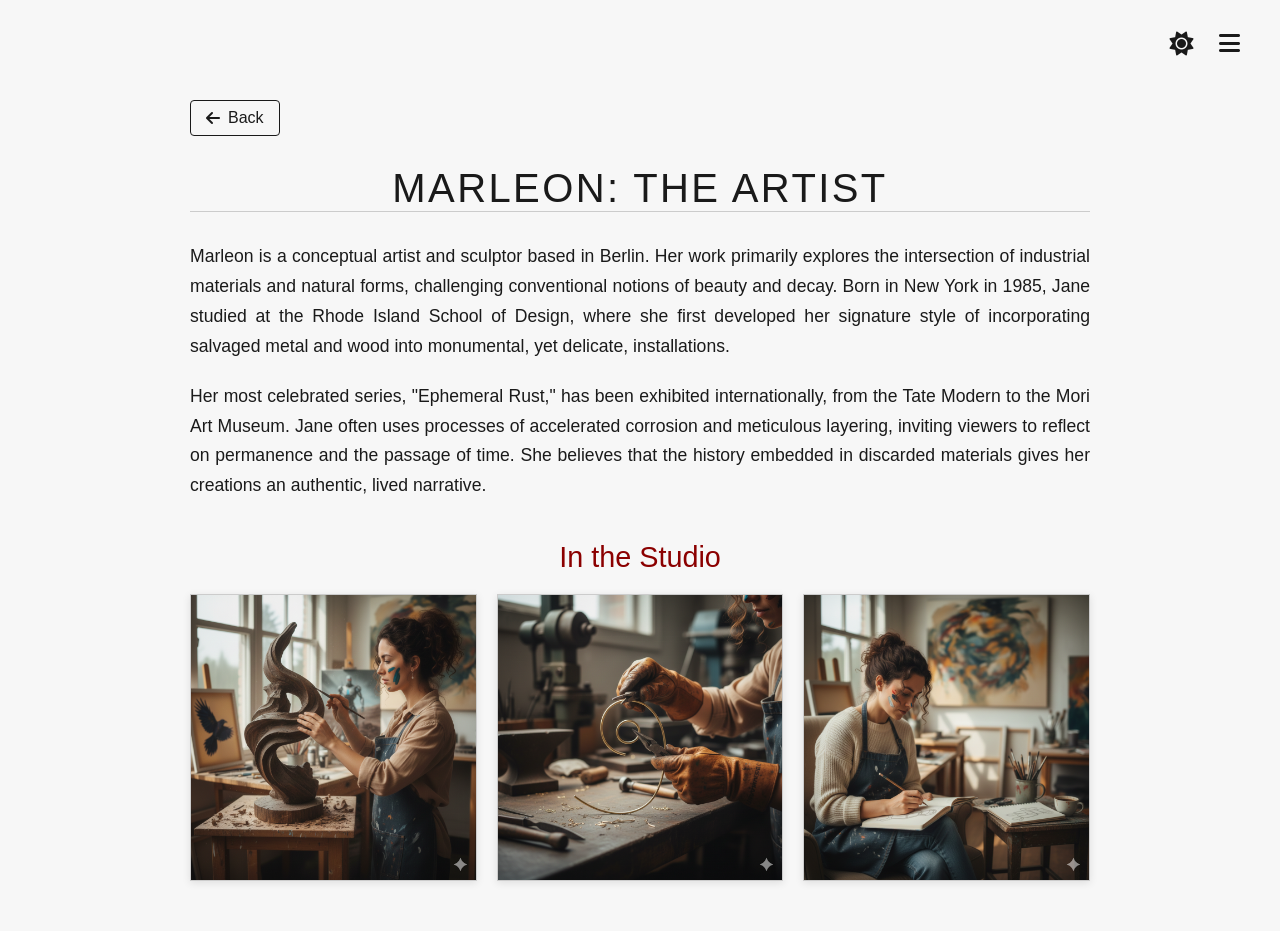
==== bio.html @ e97f7359 "Add files via upload" ====
<!DOCTYPE html>
<html lang="en">
<head>
    <meta charset="UTF-8">
    <meta name="viewport" content="width=device-width, initial-scale=1.0">
    <title>Artist Name - Biography</title>
    <link rel="stylesheet" href="styles.css">
    <link rel="stylesheet" href="https://cdnjs.cloudflare.com/ajax/libs/font-awesome/6.5.1/css/all.min.css">
</head>
<body>

    <header>
        <div></div> 
        <div class="menu-container"> 
            
            <button id="mode-toggle" aria-label="Toggle Day/Night Mode">
                <i class="fas fa-sun"></i> 
            </button>

            <button id="burger-icon" aria-label="Open Menu">
                <i class="fas fa-bars"></i>
            </button>

            <nav id="main-menu">
                <ul>
                    <li><a href="index.html">HOME</a></li> <li> 
                    <li><a href="portfolio.html">PORTFOLIO</a></li>
                    <li><a href="contact.html">CONTACT</a></li>
                </ul>
            </nav>
        </div>
    </header>

    <main class="bio-page">
        <section class="bio-content-wrapper">
            
            <button id="back-button" class="back-link" aria-label="Go back to the previous page">
                <i class="fas fa-arrow-left"></i> Back
            </button>

            <h1 class="bio-title">
                MARLEON: THE ARTIST
            </h1>
            
            <div class="bio-text">
                <p>
                    Marleon is a conceptual artist and sculptor based in Berlin. Her work primarily explores the intersection of industrial materials and natural forms, challenging conventional notions of beauty and decay. Born in New York in 1985, Jane studied at the Rhode Island School of Design, where she first developed her signature style of incorporating salvaged metal and wood into monumental, yet delicate, installations.
                </p>
                <p>
                    Her most celebrated series, "Ephemeral Rust," has been exhibited internationally, from the Tate Modern to the Mori Art Museum. Jane often uses processes of accelerated corrosion and meticulous layering, inviting viewers to reflect on permanence and the passage of time. She believes that the history embedded in discarded materials gives her creations an authentic, lived narrative.
                </p>
            </div>
            
            <h2 class="gallery-heading">
                In the Studio
            </h2>

            <div class="bio-gallery">
                <div class="gallery-item">
                    <img src="work-1.png" alt="Artist working on a large sculpture">
                </div>
                <div class="gallery-item">
                    <img src="work-2.png" alt="Close-up of artist's hands working with metal">
                </div>
                <div class="gallery-item">
                    <img src="work-3.png" alt="Artist sketching in her studio">
                </div>
            </div>

        </section>
    </main>

    <script>
        const menu = document.getElementById('main-menu');
        const burgerIcon = document.getElementById('burger-icon');
        const modeToggle = document.getElementById('mode-toggle');
        const body = document.body;
        const backButton = document.getElementById('back-button');

        // --- NEW/UPDATED MODE LOGIC STARTS HERE ---
        
        // Function to update the icon appearance
        function updateModeIcon(isNight) {
            const icon = modeToggle.querySelector('i');
            icon.classList.remove('fa-sun', 'fa-moon');
            if (isNight) {
                icon.classList.add('fa-moon');
            } else {
                icon.classList.add('fa-sun');
            }
        }

        // 1. CHECK LOCAL STORAGE ON LOAD
        const savedMode = localStorage.getItem('mode');
        if (savedMode === 'night') {
            body.classList.add('night-mode');
            updateModeIcon(true);
        } else {
            // Ensure day mode icon is set if nothing is saved or if it's set to 'day'
            updateModeIcon(false);
        }

        // 2. TOGGLE LOGIC (Save to Local Storage)
        modeToggle.addEventListener('click', () => {
            body.classList.toggle('night-mode');
            const isNight = body.classList.contains('night-mode');

            // Save the new state to the browser's local storage
            if (isNight) {
                localStorage.setItem('mode', 'night');
            } else {
                localStorage.setItem('mode', 'day');
            }

            updateModeIcon(isNight);
        });

        // --- NEW/UPDATED MODE LOGIC ENDS HERE ---
        
        // 3. Menu Toggle Logic (Existing—Keep this here)
        burgerIcon.addEventListener('click', () => {
            menu.classList.toggle('active');
            burgerIcon.querySelector('i').classList.toggle('fa-bars');
            burgerIcon.querySelector('i').classList.toggle('fa-times');
        });

        // 4. NEW: Back Button Logic
        if (backButton) {
            backButton.addEventListener('click', () => {
                // history.back() navigates to the previous page in the browser's history
                window.history.back(); 
            });
        }
    </script>
</body>
</html>
---- styles.css ----
/* ==================================== */
/* 1. EASY CUSTOMIZATION: CSS VARIABLES (UNCHANGED) */
/* ==================================== */

:root {
    /* --- DAY MODE COLORS --- */
    --background-color: #f7f7f7; 
    --text-color: #1a1a1a;       
    --accent-color: #8b0000;     
    --photo-border-color: #ccc;  
    --dropdown-bg-color: #fff;
    --dropdown-border-color: #ddd;

    /* --- FONT STYLES --- */
    --heading-font: 'Helvetica Neue', sans-serif; 
    --body-font: 'Arial', sans-serif;          
    
    /* --- ARTIST PHOTO SETTINGS --- */
    --photo-size: 250px;
}

/* --- NIGHT MODE OVERRIDES (UNCHANGED) --- */
.night-mode {
    --background-color: #1a1a1a; 
    --text-color: #f7f7f7;       
    --accent-color: #ffd700;     
    --photo-border-color: #555;  
    --dropdown-bg-color: #222;
    --dropdown-border-color: #444;
}


/* ==================================== */
/* 2. BASE STYLES & LAYOUT (UNCHANGED) */
/* ==================================== */

* {
    box-sizing: border-box;
    margin: 0;
    padding: 0;
}

body {
    font-family: var(--body-font);
    background-color: var(--background-color);
    color: var(--text-color);
    transition: background-color 0.5s, color 0.5s; 
    min-height: 100vh;
    display: flex;
    flex-direction: column;
}

main {
    flex-grow: 1;
    display: flex;
    justify-content: center;
    align-items: center;
    text-align: center;
}

.artist-center-content {
    display: flex;
    flex-direction: column;
    align-items: center;
}

.artist-name {
    font-family: var(--heading-font);
    font-size: 3.5rem;
    letter-spacing: 0.2rem;
    margin-top: 20px;
    font-weight: 300;
}

.artist-photo-container {
    width: var(--photo-size);
    height: var(--photo-size);
    border-radius: 50%;
    overflow: hidden;
    border: 5px solid var(--photo-border-color);
    box-shadow: 0 4px 15px rgba(0, 0, 0, 0.1);
}

.artist-photo {
    width: 100%;
    height: 100%;
    object-fit: cover;
    display: block;
}


/* ==================================== */
/* 3. HEADER & DROPDOWN MENU (CLEANUP) */
/* ==================================== */

header {
    position: fixed;
    top: 0;
    width: 100%;
    padding: 20px 30px;
    display: flex;
    /* Use space-between to push the empty div and the menu-container to the edges */
    justify-content: space-between; 
    align-items: center;
    z-index: 100;
}

/* --- Icon Grouping --- */
.menu-container {
    position: relative; 
    display: flex;
    align-items: center;
}

/* Add some space between the mode toggle and the burger icon */
#mode-toggle {
    margin-right: 5px; 
}

/* --- BUTTON/ICON STYLING (UNCHANGED) --- */
button {
    background: none;
    border: none;
    color: var(--text-color);
    cursor: pointer;
    font-size: 1.5rem;
    padding: 10px;
    transition: color 0.3s;
}

button:hover {
    color: var(--accent-color);
}

/* --- DROPDOWN MENU STYLES (UNCHANGED) --- */
#main-menu {
    position: absolute;
    top: 100%; 
    /* Now align the right edge of the menu with the right edge of the container */
    right: 0; 
    background-color: var(--dropdown-bg-color);
    border: 1px solid var(--dropdown-border-color);
    border-top: none;
    border-radius: 0 0 5px 5px;
    box-shadow: 0 5px 10px rgba(0, 0, 0, 0.2);
    width: 150px; 
    z-index: 90;
    
    opacity: 0;
    visibility: hidden;
    transform: translateY(-10px);
    transition: opacity 0.3s, transform 0.3s, visibility 0.3s;
}

#main-menu.active {
    opacity: 1;
    visibility: visible;
    transform: translateY(0);
}

#main-menu ul {
    list-style: none;
    padding: 10px 0;
}

#main-menu a {
    display: block;
    padding: 10px 15px;
    color: var(--text-color);
    font-family: var(--body-font);
    text-decoration: none;
    font-size: 1rem;
    font-weight: 600;
    text-align: right;
    transition: background-color 0.2s, color 0.2s;
}

#main-menu a:hover {
    background-color: var(--photo-border-color); 
    color: var(--accent-color);
}

/* ==================================== */
/* 4. BIO PAGE SPECIFIC STYLES (NEW SECTION) */
/* ==================================== */

.bio-page {
    /* Override main alignment for regular content pages */
    align-items: flex-start; 
    padding-top: 100px; /* Space below fixed header */
}

.bio-content-wrapper {
    width: 90%;
    max-width: 900px; /* Max width for readability */
    margin: 0 auto;
    padding-bottom: 50px;
}

/* --- Titles --- */
.bio-title {
    font-family: var(--heading-font);
    font-size: 2.5rem;
    letter-spacing: 0.15rem;
    font-weight: 300;
    margin-bottom: 30px;
    padding-top: 10px; /* Aesthetic spacing */
    border-bottom: 1px solid var(--photo-border-color);
}

.gallery-heading {
    font-family: var(--body-font);
    font-size: 1.8rem;
    font-weight: 400;
    margin: 40px 0 20px 0;
    color: var(--accent-color);
}

/* --- Bio Text --- */
.bio-text p {
    font-size: 1.1rem;
    line-height: 1.7;
    margin-bottom: 20px;
    text-align: justify;
}

/* --- Gallery Layout (Easy to Add/Remove Images) --- */
.bio-gallery {
    display: grid;
    /* Create a responsive grid: 3 columns on large screens, 
       1 or 2 on small screens. */
    grid-template-columns: repeat(auto-fit, minmax(250px, 1fr));
    gap: 20px;
    margin-top: 20px;
}

.gallery-item {
    overflow: hidden;
    /* Optional: Add a subtle border/shadow */
    border: 1px solid var(--photo-border-color);
    box-shadow: 0 2px 8px rgba(0, 0, 0, 0.1);
}

.gallery-item img {
    width: 100%;
    height: 100%;
    display: block;
    object-fit: cover;
    transition: transform 0.3s ease-in-out;
}

.gallery-item img:hover {
    transform: scale(1.05); /* Zoom effect on hover */
}

/* ==================================== */
/* 5. NAVIGATION & UTILITY BUTTONS (NEW SECTION) */
/* ==================================== */

.back-link {
    /* Inherit button styles, but override padding/font size */
    background: none;
    border: 1px solid var(--text-color);
    color: var(--text-color);
    cursor: pointer;
    font-size: 1rem;
    padding: 8px 15px;
    margin-bottom: 20px;
    border-radius: 4px;
    transition: background-color 0.3s, color 0.3s, border-color 0.3s;
    display: flex;
    align-items: center;
    text-decoration: none; /* If using an anchor tag later */
}

.back-link i {
    margin-right: 8px;
}

.back-link:hover {
    background-color: var(--accent-color);
    color: var(--background-color); /* Contrast for hover */
    border-color: var(--accent-color);
}

/* ==================================== */
/* 6. PORTFOLIO PAGE SPECIFIC STYLES (UPDATED FOR SLIDER) */
/* ==================================== */

.portfolio-page {
    /* Same layout properties as bio-page */
    align-items: flex-start; 
    padding-top: 100px; 
}

.portfolio-content-wrapper {
    width: 90%;
    max-width: 1000px; 
    margin: 0 auto;
    padding-bottom: 50px;
    text-align: center;
}

.portfolio-title {
    font-family: var(--heading-font);
    font-size: 2.5rem;
    letter-spacing: 0.15rem;
    font-weight: 300;
    margin-bottom: 40px;
    padding-top: 10px; 
}

/* --- SLIDER CORE STYLES --- */
.slider-container {
    position: relative;
    overflow: hidden; /* CRITICAL: Hides the slides that are off-screen */
    width: 100%;
}

.slider-track {
    display: flex; /* CRITICAL: Lays slides out horizontally */
    width: max-content; /* Allows all slides to be on one line */
    transition: transform 0.4s ease-in-out; /* Smooth sliding animation */
}

.project-slide {
    flex-shrink: 0; /* Prevents slides from shrinking */
    width: 1000px; /* Must match the max-width of the content wrapper */
    display: flex;
    text-align: left;
    gap: 40px;
}

/* Make slide responsive on smaller screens */
@media (max-width: 800px) {
    .project-slide {
        flex-direction: column; /* Stacks image and details vertically */
        gap: 20px;
        width: 100vw; /* Use full viewport width */
    }
    .portfolio-content-wrapper {
        max-width: 100%;
        width: 100%;
        padding: 0 10px;
    }
    .project-slide {
        width: 90vw; /* Adjust for padding on small screens */
    }
}


/* --- PROJECT CONTENT STYLES --- */
.project-image {
    flex: 1 1 50%; /* Image takes 50% of the space */
    max-width: 50%; 
    height: 500px; /* Fixed height for consistency */
    overflow: hidden;
    border: 1px solid var(--photo-border-color);
}
@media (max-width: 800px) {
    .project-image {
        max-width: 100%; 
        height: auto;
    }
}

.project-image img {
    width: 100%;
    height: 100%;
    object-fit: cover; /* Ensures image covers the area */
    display: block;
}

.project-details {
    flex: 1 1 50%; /* Details take 50% of the space */
    padding-top: 20px;
}
@media (max-width: 800px) {
    .project-details {
        padding-top: 0;
    }
}


.project-heading {
    font-family: var(--heading-font);
    font-size: 2rem;
    color: var(--accent-color);
    margin-bottom: 5px;
}

.project-meta {
    font-family: var(--body-font);
    font-size: 1rem;
    opacity: 0.7;
    margin-bottom: 25px;
}

.project-description p {
    font-size: 1.1rem;
    line-height: 1.7;
    margin-bottom: 15px;
}

/* --- NAVIGATION BUTTONS --- */
.slide-button {
    position: absolute;
    top: 50%;
    transform: translateY(-50%);
    background: rgba(0, 0, 0, 0.4);
    color: var(--background-color);
    border: none;
    padding: 15px 10px;
    cursor: pointer;
    z-index: 20;
    font-size: 1.5rem;
    transition: background-color 0.3s;
}

.slide-button:hover:not(:disabled) {
    background: rgba(0, 0, 0, 0.7);
}

.slide-button:disabled {
    opacity: 0.3;
    cursor: not-allowed;
}

.prev-button {
    left: 0;
    border-radius: 0 5px 5px 0;
}

.next-button {
    right: 0;
    border-radius: 5px 0 0 5px;
}

/* ==================================== */
/* 7. CONTACT PAGE SPECIFIC STYLES (NEW SECTION) */
/* ==================================== */

.contact-page {
    /* Same layout properties as bio/portfolio page */
    align-items: flex-start; 
    padding-top: 100px; 
}

.contact-content-wrapper {
    width: 90%;
    max-width: 650px; /* Narrower width for form readability */
    margin: 0 auto;
    padding-bottom: 50px;
    text-align: center;
}

.contact-title {
    font-family: var(--heading-font);
    font-size: 2.5rem;
    letter-spacing: 0.15rem;
    font-weight: 300;
    margin-bottom: 20px;
    padding-top: 10px; 
}

.contact-intro {
    font-family: var(--body-font);
    font-size: 1.1rem;
    margin-bottom: 30px;
}

/* --- Form Styling --- */
.contact-form {
    display: flex;
    flex-direction: column;
    text-align: left;
    gap: 15px;
    background-color: var(--dropdown-bg-color);
    padding: 30px;
    border: 1px solid var(--photo-border-color);
}

.contact-form label {
    font-family: var(--body-font);
    font-weight: 600;
    margin-bottom: -10px;
    color: var(--text-color);
}

.contact-form input[type="text"],
.contact-form input[type="email"],
.contact-form textarea {
    padding: 12px;
    border: 1px solid var(--photo-border-color);
    background-color: var(--background-color);
    color: var(--text-color);
    font-family: var(--body-font);
    font-size: 1rem;
    transition: border-color 0.3s;
}

.contact-form input:focus,
.contact-form textarea:focus {
    outline: none;
    border-color: var(--accent-color);
}

/* --- Submit Button --- */
.submit-button {
    background-color: var(--accent-color);
    color: var(--background-color);
    border: none;
    padding: 15px 20px;
    margin-top: 15px;
    cursor: pointer;
    font-family: var(--body-font);
    font-size: 1.1rem;
    font-weight: bold;
    transition: opacity 0.3s;
    display: flex;
    align-items: center;
    justify-content: center;
    gap: 10px;
}

.submit-button:hover {
    opacity: 0.8;
}

/* --- Direct Contact Section --- */
.direct-contact {
    margin-top: 40px;
    padding-top: 20px;
    border-top: 1px solid var(--photo-border-color);
}

.direct-contact h2 {
    font-family: var(--heading-font);
    font-size: 1.8rem;
    margin-bottom: 15px;
}

.direct-contact p {
    font-family: var(--body-font);
    font-size: 1.1rem;
    margin-bottom: 10px;
    display: flex;
    align-items: center;
    justify-content: center;
    gap: 10px;
}

.direct-contact a {
    color: var(--accent-color);
    text-decoration: none;
    transition: color 0.3s;
}

.direct-contact a:hover {
    color: var(--text-color);
}
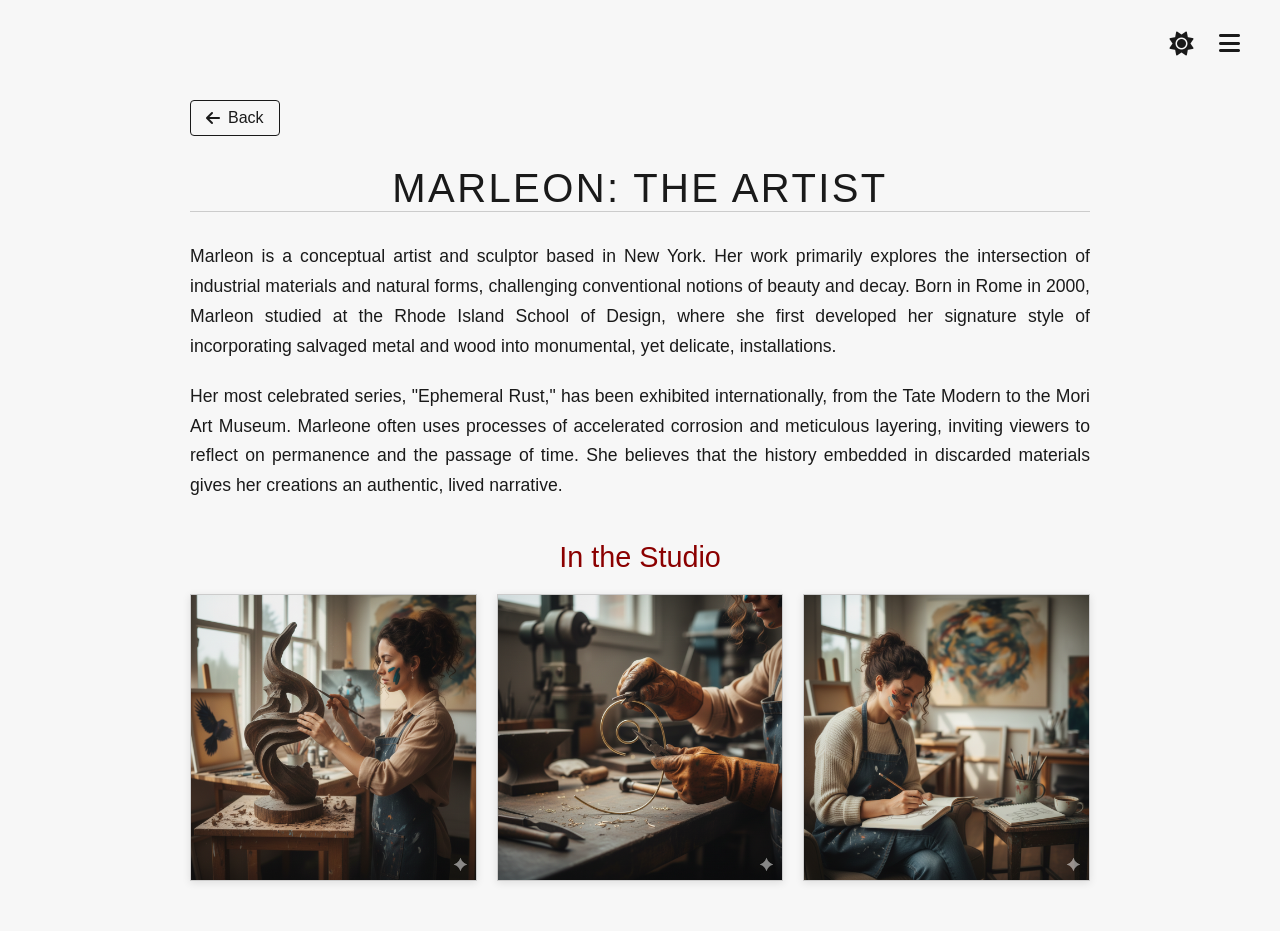
==== commit 69318c9a: "Update bio.html" ====
--- a/bio.html
+++ b/bio.html
@@ -45,10 +45,10 @@
             
             <div class="bio-text">
                 <p>
-                    Marleon is a conceptual artist and sculptor based in Berlin. Her work primarily explores the intersection of industrial materials and natural forms, challenging conventional notions of beauty and decay. Born in New York in 1985, Jane studied at the Rhode Island School of Design, where she first developed her signature style of incorporating salvaged metal and wood into monumental, yet delicate, installations.
+                    Marleon is a conceptual artist and sculptor based in New York. Her work primarily explores the intersection of industrial materials and natural forms, challenging conventional notions of beauty and decay. Born in Rome in 2000, Marleon studied at the Rhode Island School of Design, where she first developed her signature style of incorporating salvaged metal and wood into monumental, yet delicate, installations.
                 </p>
                 <p>
-                    Her most celebrated series, "Ephemeral Rust," has been exhibited internationally, from the Tate Modern to the Mori Art Museum. Jane often uses processes of accelerated corrosion and meticulous layering, inviting viewers to reflect on permanence and the passage of time. She believes that the history embedded in discarded materials gives her creations an authentic, lived narrative.
+                    Her most celebrated series, "Ephemeral Rust," has been exhibited internationally, from the Tate Modern to the Mori Art Museum. Marleone often uses processes of accelerated corrosion and meticulous layering, inviting viewers to reflect on permanence and the passage of time. She believes that the history embedded in discarded materials gives her creations an authentic, lived narrative.
                 </p>
             </div>
             
@@ -134,4 +134,5 @@
         }
     </script>
 </body>
-</html>+
+</html>
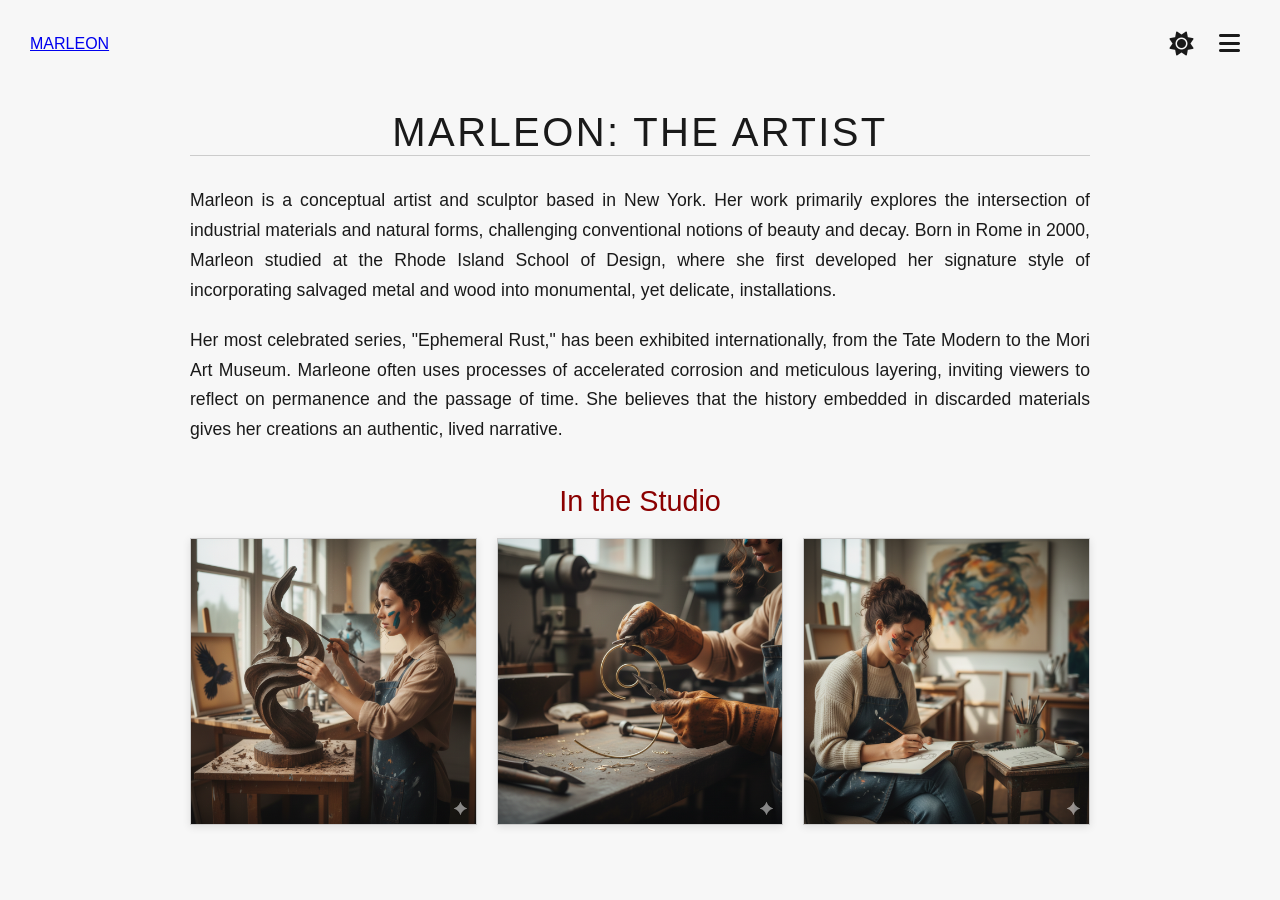
==== commit f567d28a: "Update bio.html" ====
--- a/bio.html
+++ b/bio.html
@@ -1,4 +1,3 @@
-
 <!DOCTYPE html>
 <html lang="en">
 <head>
@@ -11,8 +10,8 @@
 <body>
 
     <header>
-        <div></div> 
-        <div class="menu-container"> 
+            <a href="index.html" class="artist-name-link">MARLEON</a>
+            <div class="menu-container">
             
             <button id="mode-toggle" aria-label="Toggle Day/Night Mode">
                 <i class="fas fa-sun"></i> 
@@ -35,9 +34,11 @@
     <main class="bio-page">
         <section class="bio-content-wrapper">
             
+<!--
             <button id="back-button" class="back-link" aria-label="Go back to the previous page">
                 <i class="fas fa-arrow-left"></i> Back
             </button>
+-->
 
             <h1 class="bio-title">
                 MARLEON: THE ARTIST
@@ -76,7 +77,7 @@
         const burgerIcon = document.getElementById('burger-icon');
         const modeToggle = document.getElementById('mode-toggle');
         const body = document.body;
-        const backButton = document.getElementById('back-button');
+//        const backButton = document.getElementById('back-button');
 
         // --- NEW/UPDATED MODE LOGIC STARTS HERE ---
         
@@ -125,13 +126,13 @@
             burgerIcon.querySelector('i').classList.toggle('fa-times');
         });
 
-        // 4. NEW: Back Button Logic
-        if (backButton) {
-            backButton.addEventListener('click', () => {
-                // history.back() navigates to the previous page in the browser's history
-                window.history.back(); 
-            });
-        }
+//        // 4. NEW: Back Button Logic
+//        if (backButton) {
+//            backButton.addEventListener('click', () => {
+//                // history.back() navigates to the previous page in the browser's history
+//                window.history.back(); 
+//            });
+//        }
     </script>
 </body>
 
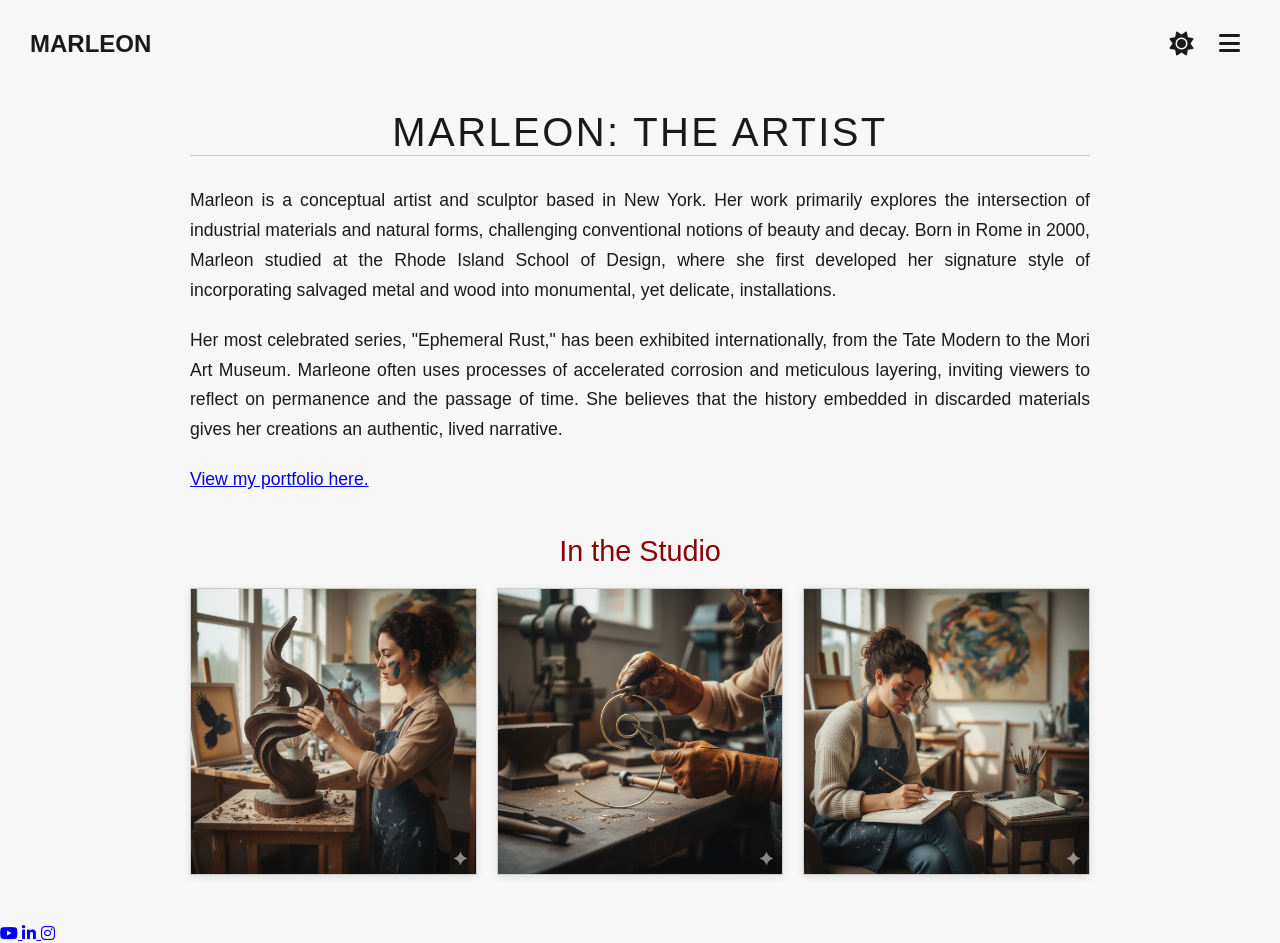
==== commit fb2a477e: "Update bio.html" ====
--- a/bio.html
+++ b/bio.html
@@ -51,6 +51,9 @@
                 <p>
                     Her most celebrated series, "Ephemeral Rust," has been exhibited internationally, from the Tate Modern to the Mori Art Museum. Marleone often uses processes of accelerated corrosion and meticulous layering, inviting viewers to reflect on permanence and the passage of time. She believes that the history embedded in discarded materials gives her creations an authentic, lived narrative.
                 </p>
+                <p> 
+                    <a href="portfolio.html">View my portfolio here.</a>
+                </p>
             </div>
             
             <h2 class="gallery-heading">
@@ -71,6 +74,19 @@
 
         </section>
     </main>
+
+    <div class="social-links-container">
+        <a href="YOUR_YOUTUBE_URL" target="_blank" aria-label="YouTube Channel">
+            <i class="fab fa-youtube"></i>
+        </a>
+        <a href="YOUR_LINKEDIN_URL" target="_blank" aria-label="LinkedIn Profile">
+            <i class="fab fa-linkedin-in"></i>
+        </a>
+        <a href="YOUR_INSTAGRAM_URL" target="_blank" aria-label="Instagram Page">
+            <i class="fab fa-instagram"></i>
+        </a>
+    </div>
+
 
     <script>
         const menu = document.getElementById('main-menu');
--- a/styles.css
+++ b/styles.css
@@ -558,4 +558,56 @@
 
 .direct-contact a:hover {
     color: var(--text-color);
-}+}
+
+/* --- New CSS for the Artist Name Link ---
+*/
+.artist-name-link {
+    /* Style the text and link appearance */
+    font-size: 1.5rem; /* Make it prominent */
+    font-weight: bold;
+    text-decoration: none; /* Remove underline */
+    color: var(--primary-color); /* Use a variable or fixed color that stands out */
+    
+    /* Ensure it appears on the far left */
+    margin-right: auto; /* This can also help push other elements to the right */
+}
+
+/* --- If you want it to look different in Night Mode ---
+*/
+.night-mode .artist-name-link {
+    color: var(--night-mode-primary-color); /* Or just white/light gray */
+}
+
+
+
+/* ==================================== */
+/* 8. VERSION SWITCH LINK STYLES */
+/* ==================================== */
+
+.version-link-container {
+    /* Center the container within the page content area */
+    width: 90%;
+    max-width: 1200px; 
+    margin: 40px auto 20px auto; 
+    text-align: center;
+}
+
+.version-link {
+    /* Style the link discretely */
+    font-family: var(--body-font);
+    font-size: 0.9rem;
+    font-weight: 400;
+    text-decoration: none;
+    
+    /* Use accent color for visibility, but keep it subtle */
+    color: var(--accent-color);
+    opacity: 0.6;
+    transition: opacity 0.3s, color 0.3s;
+}
+
+.version-link:hover {
+    opacity: 1;
+    color: var(--accent-color);
+    text-decoration: underline;
+}
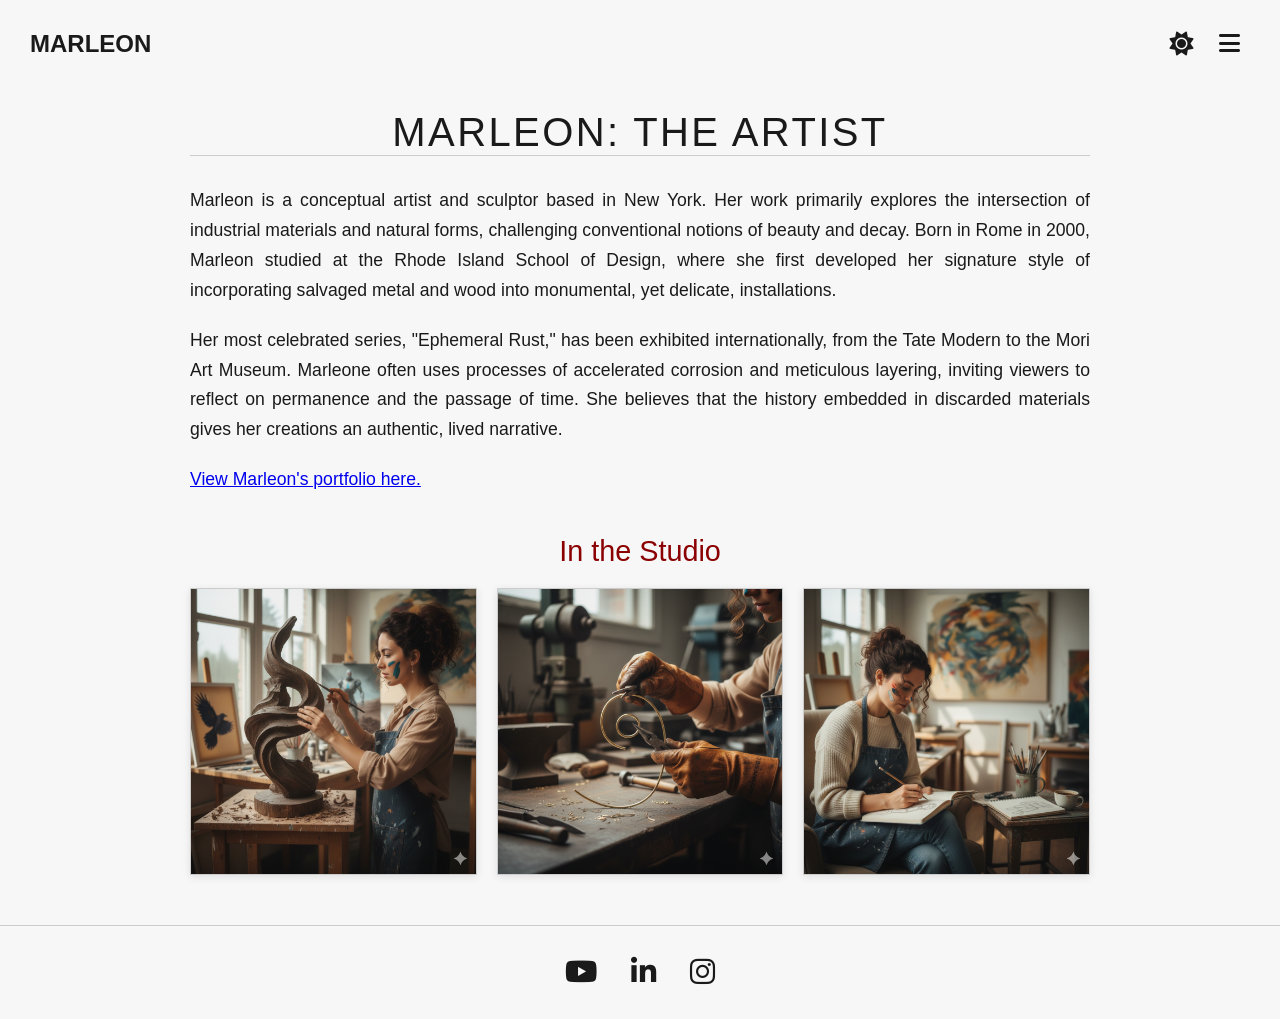
==== commit 6b88ab46: "Update bio.html" ====
--- a/bio.html
+++ b/bio.html
@@ -52,7 +52,7 @@
                     Her most celebrated series, "Ephemeral Rust," has been exhibited internationally, from the Tate Modern to the Mori Art Museum. Marleone often uses processes of accelerated corrosion and meticulous layering, inviting viewers to reflect on permanence and the passage of time. She believes that the history embedded in discarded materials gives her creations an authentic, lived narrative.
                 </p>
                 <p> 
-                    <a href="portfolio.html">View my portfolio here.</a>
+                    <a href="portfolio.html">View Marleon's portfolio here.</a>
                 </p>
             </div>
             
@@ -153,3 +153,4 @@
 </body>
 
 </html>
+
--- a/styles.css
+++ b/styles.css
@@ -224,6 +224,7 @@
     text-align: justify;
 }
 
+
 /* --- Gallery Layout (Easy to Add/Remove Images) --- */
 .bio-gallery {
     display: grid;
@@ -312,7 +313,7 @@
 
 /* --- SLIDER CORE STYLES --- */
 .slider-container {
-    position: relative;
+/*    position: relative; */
     overflow: hidden; /* CRITICAL: Hides the slides that are off-screen */
     width: 100%;
 }
@@ -404,7 +405,8 @@
 
 /* --- NAVIGATION BUTTONS --- */
 .slide-button {
-    position: absolute;
+/*    position: absolute; */
+    position: fixed;
     top: 50%;
     transform: translateY(-50%);
     background: rgba(0, 0, 0, 0.4);
@@ -412,7 +414,8 @@
     border: none;
     padding: 15px 10px;
     cursor: pointer;
-    z-index: 20;
+/*    z-index: 20; */
+    z-index: 100;
     font-size: 1.5rem;
     transition: background-color 0.3s;
 }
@@ -427,7 +430,7 @@
 }
 
 .prev-button {
-    left: 0;
+    left: 0; 
     border-radius: 0 5px 5px 0;
 }
 
@@ -611,3 +614,91 @@
     color: var(--accent-color);
     text-decoration: underline;
 }
+
+/* --- NEW: Sub-Title Style --- */
+.artist-sub-title {
+    font-family: var(--body-font); /* Use the body font for a subtle contrast */
+    font-size: 1.2rem;
+    letter-spacing: 0.1rem;
+    margin-top: -5px; /* Pull it closer to the H1 */
+    margin-bottom: 20px; /* Space it from any following content */
+    font-weight: 400;
+    opacity: 0.7; /* Make it slightly lighter than the main text */
+    color: var(--text-color);
+}
+
+/* Adjust the margin of the main artist-name slightly */
+.artist-name {
+    font-family: var(--heading-font);
+    font-size: 3.5rem;
+    letter-spacing: 0.2rem;
+    /* Reduced margin-top slightly to make the overall block look tight */
+    margin-top: 15px; 
+    font-weight: 300;
+}
+
+/* --- Home Page Link Wrapper Styling --- */
+.home-link-wrapper {
+    /* Critical: Remove the default anchor text decoration */
+    text-decoration: none; 
+    
+    /* Ensure the link takes up the full space of its content */
+    display: inline-block; 
+    
+    /* Change the cursor to indicate the entire area is clickable */
+    cursor: pointer; 
+    
+    /* Add a transition for a subtle interactive effect */
+    transition: opacity 0.3s, transform 0.3s;
+}
+
+/* Optional: Add a subtle hover effect */
+.home-link-wrapper:hover {
+    opacity: 0.9;
+    transform: scale(1.01); /* Subtle movement */
+}
+
+/* Ensure text color is inherited/not overridden by the link */
+.home-link-wrapper .artist-name,
+.home-link-wrapper .artist-sub-title {
+    color: var(--text-color);
+    transition: color 0.3s;
+}
+
+/* Optional: Change name/title color on hover for feedback */
+.home-link-wrapper:hover .artist-name,
+.home-link-wrapper:hover .artist-sub-title {
+    color: var(--accent-color);
+}
+
+/* --- NEW: Social Media Links --- */
+
+.social-links-container {
+    /* Positioning: Center the block at the bottom of the viewport area */
+    width: 100%;
+    text-align: center;
+    padding: 30px 0; 
+    
+    /* Ensure it sticks to the bottom if the main content is short */
+    margin-top: auto; 
+    
+    /* Optional: Add a subtle border/line above it */
+    border-top: 1px solid var(--photo-border-color);
+}
+
+.social-links-container a {
+    /* Style the links themselves */
+    font-size: 1.8rem;
+    color: var(--text-color); /* Inherit main text color */
+    text-decoration: none;
+    margin: 0 15px; /* Spacing between icons */
+    transition: color 0.3s, transform 0.3s;
+    display: inline-block;
+}
+
+.social-links-container a:hover {
+    /* Highlight effect on hover */
+    color: var(--accent-color); /* Use the accent color for a pop */
+    transform: translateY(-3px); /* Subtle lift effect */
+}
+
